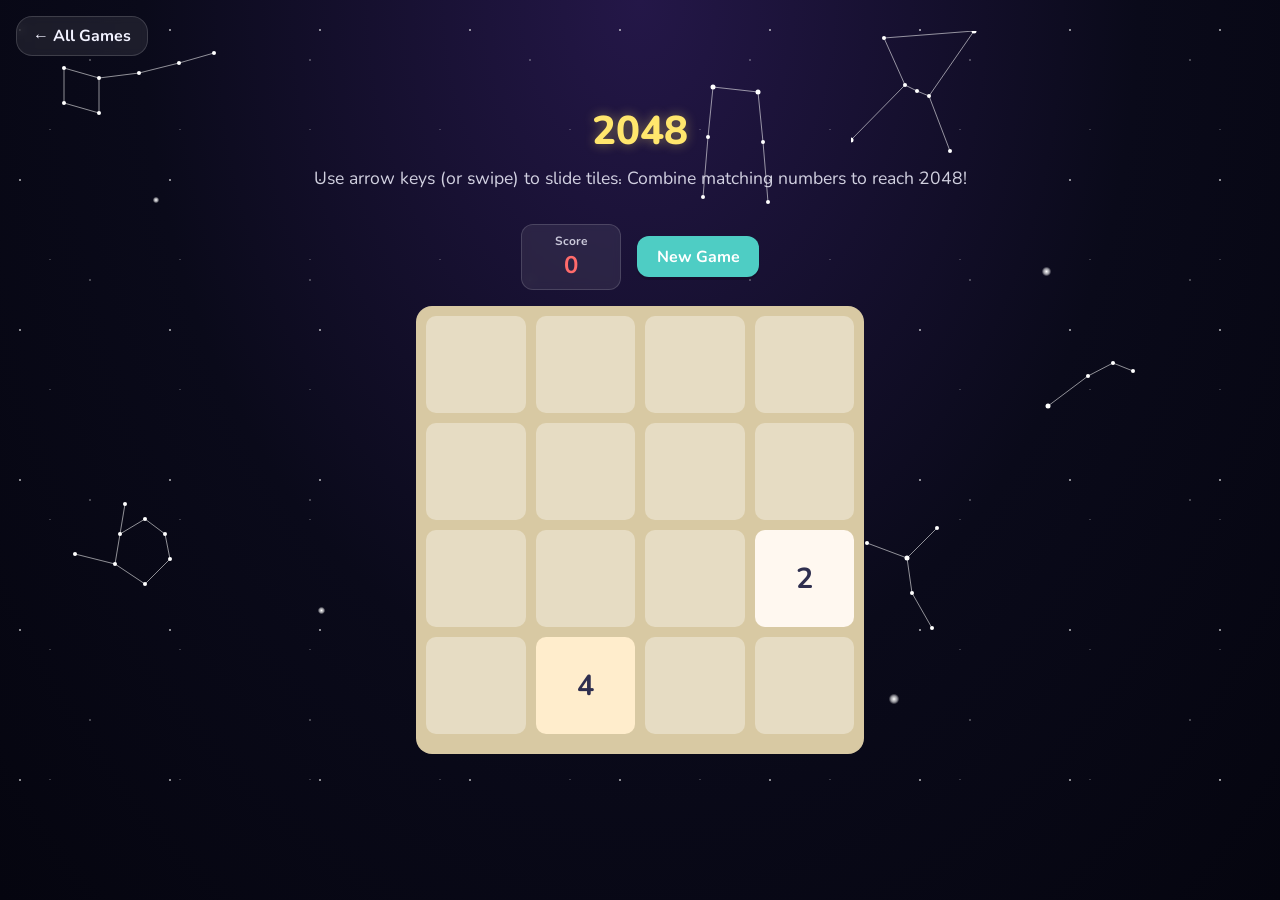
==== games/2048/index.html @ 91e0290b "Add games hub with 2048 and space-themed background Games hub landing page plus a working 2048 imple" ====
<!DOCTYPE html>
<html lang="en">
<head>
  <meta charset="UTF-8" />
  <meta name="viewport" content="width=device-width, initial-scale=1.0" />
  <title>2048 - M&amp;S Games</title>
  <link rel="stylesheet" href="../../shared/styles.css" />
  <link rel="stylesheet" href="style.css" />
</head>
<body>
  <a class="back-link" href="../../index.html">&larr; All Games</a>

  <header class="site-header">
    <h1>2048</h1>
    <p>Use arrow keys (or swipe) to slide tiles. Combine matching numbers to reach 2048!</p>
  </header>

  <div class="game-wrap">
    <div class="top-bar">
      <div class="score-box">
        <span class="label">Score</span>
        <span id="score">0</span>
      </div>
      <button id="new-game">New Game</button>
    </div>

    <div id="board" class="board"></div>

    <div id="message" class="message hidden">
      <p id="message-text"></p>
      <button id="try-again">Try Again</button>
    </div>
  </div>

  <script src="script.js"></script>
</body>
</html>
---- shared/styles.css ----
@import url("https://fonts.googleapis.com/css2?family=Nunito:wght@500;700;800&display=swap");

:root {
  --bg: #0a0a1a;
  --panel-bg: rgba(255, 255, 255, 0.08);
  --accent: #ff6b6b;
  --accent-2: #4ecdc4;
  --accent-3: #ffe66d;
  --text: #f2f2ff;
  --radius: 16px;
}

* {
  box-sizing: border-box;
}

body {
  margin: 0;
  min-height: 100vh;
  font-family: "Nunito", "Trebuchet MS", Verdana, sans-serif;
  color: var(--text);
  background-color: var(--bg);
  background-image:
    url("data:image/svg+xml,%3Csvg xmlns='http://www.w3.org/2000/svg' width='180' height='100'%3E%3Cline x1='20' y1='20' x2='20' y2='55' stroke='white' stroke-opacity='0.55' stroke-width='1'/%3E%3Cline x1='20' y1='55' x2='55' y2='65' stroke='white' stroke-opacity='0.55' stroke-width='1'/%3E%3Cline x1='55' y1='65' x2='55' y2='30' stroke='white' stroke-opacity='0.55' stroke-width='1'/%3E%3Cline x1='55' y1='30' x2='20' y2='20' stroke='white' stroke-opacity='0.55' stroke-width='1'/%3E%3Cline x1='55' y1='30' x2='95' y2='25' stroke='white' stroke-opacity='0.55' stroke-width='1'/%3E%3Cline x1='95' y1='25' x2='135' y2='15' stroke='white' stroke-opacity='0.55' stroke-width='1'/%3E%3Cline x1='135' y1='15' x2='170' y2='5' stroke='white' stroke-opacity='0.55' stroke-width='1'/%3E%3Ccircle cx='20' cy='20' r='2' fill='white'/%3E%3Ccircle cx='20' cy='55' r='2' fill='white'/%3E%3Ccircle cx='55' cy='65' r='2' fill='white'/%3E%3Ccircle cx='55' cy='30' r='2' fill='white'/%3E%3Ccircle cx='95' cy='25' r='2' fill='white'/%3E%3Ccircle cx='135' cy='15' r='2' fill='white'/%3E%3Ccircle cx='170' cy='5' r='2' fill='white'/%3E%3C/svg%3E"),
    url("data:image/svg+xml,%3Csvg xmlns='http://www.w3.org/2000/svg' width='130' height='125'%3E%3Cline x1='33' y1='7' x2='123' y2='0' stroke='white' stroke-opacity='0.55' stroke-width='1'/%3E%3Cline x1='33' y1='7' x2='54' y2='54' stroke='white' stroke-opacity='0.55' stroke-width='1'/%3E%3Cline x1='123' y1='0' x2='78' y2='65' stroke='white' stroke-opacity='0.55' stroke-width='1'/%3E%3Cline x1='54' y1='54' x2='66' y2='60' stroke='white' stroke-opacity='0.55' stroke-width='1'/%3E%3Cline x1='66' y1='60' x2='78' y2='65' stroke='white' stroke-opacity='0.55' stroke-width='1'/%3E%3Cline x1='54' y1='54' x2='0' y2='109' stroke='white' stroke-opacity='0.55' stroke-width='1'/%3E%3Cline x1='78' y1='65' x2='99' y2='120' stroke='white' stroke-opacity='0.55' stroke-width='1'/%3E%3Ccircle cx='123' cy='0' r='2.5' fill='white'/%3E%3Ccircle cx='33' cy='7' r='2' fill='white'/%3E%3Ccircle cx='54' cy='54' r='2' fill='white'/%3E%3Ccircle cx='66' cy='60' r='2' fill='white'/%3E%3Ccircle cx='78' cy='65' r='2' fill='white'/%3E%3Ccircle cx='0' cy='109' r='2.5' fill='white'/%3E%3Ccircle cx='99' cy='120' r='2' fill='white'/%3E%3C/svg%3E"),
    url("data:image/svg+xml,%3Csvg xmlns='http://www.w3.org/2000/svg' width='110' height='95'%3E%3Cline x1='55' y1='5' x2='50' y2='35' stroke='white' stroke-opacity='0.55' stroke-width='1'/%3E%3Cline x1='50' y1='35' x2='45' y2='65' stroke='white' stroke-opacity='0.55' stroke-width='1'/%3E%3Cline x1='45' y1='65' x2='5' y2='55' stroke='white' stroke-opacity='0.55' stroke-width='1'/%3E%3Cline x1='50' y1='35' x2='75' y2='20' stroke='white' stroke-opacity='0.55' stroke-width='1'/%3E%3Cline x1='75' y1='20' x2='95' y2='35' stroke='white' stroke-opacity='0.55' stroke-width='1'/%3E%3Cline x1='95' y1='35' x2='100' y2='60' stroke='white' stroke-opacity='0.55' stroke-width='1'/%3E%3Cline x1='100' y1='60' x2='75' y2='85' stroke='white' stroke-opacity='0.55' stroke-width='1'/%3E%3Cline x1='75' y1='85' x2='45' y2='65' stroke='white' stroke-opacity='0.55' stroke-width='1'/%3E%3Ccircle cx='55' cy='5' r='2' fill='white'/%3E%3Ccircle cx='50' cy='35' r='2' fill='white'/%3E%3Ccircle cx='45' cy='65' r='2' fill='white'/%3E%3Ccircle cx='5' cy='55' r='2' fill='white'/%3E%3Ccircle cx='75' cy='20' r='2' fill='white'/%3E%3Ccircle cx='95' cy='35' r='2' fill='white'/%3E%3Ccircle cx='100' cy='60' r='2' fill='white'/%3E%3Ccircle cx='75' cy='85' r='2' fill='white'/%3E%3C/svg%3E"),
    url("data:image/svg+xml,%3Csvg xmlns='http://www.w3.org/2000/svg' width='90' height='115'%3E%3Cline x1='50' y1='40' x2='80' y2='10' stroke='white' stroke-opacity='0.55' stroke-width='1'/%3E%3Cline x1='50' y1='40' x2='10' y2='25' stroke='white' stroke-opacity='0.55' stroke-width='1'/%3E%3Cline x1='50' y1='40' x2='55' y2='75' stroke='white' stroke-opacity='0.55' stroke-width='1'/%3E%3Cline x1='55' y1='75' x2='75' y2='110' stroke='white' stroke-opacity='0.55' stroke-width='1'/%3E%3Ccircle cx='50' cy='40' r='2.5' fill='white'/%3E%3Ccircle cx='80' cy='10' r='2' fill='white'/%3E%3Ccircle cx='10' cy='25' r='2' fill='white'/%3E%3Ccircle cx='55' cy='75' r='2' fill='white'/%3E%3Ccircle cx='75' cy='110' r='2' fill='white'/%3E%3C/svg%3E"),
    url("data:image/svg+xml,%3Csvg xmlns='http://www.w3.org/2000/svg' width='100' height='90'%3E%3Cline x1='20' y1='20' x2='80' y2='15' stroke='white' stroke-opacity='0.55' stroke-width='1'/%3E%3Cline x1='20' y1='20' x2='5' y2='85' stroke='white' stroke-opacity='0.55' stroke-width='1'/%3E%3Cline x1='80' y1='15' x2='95' y2='80' stroke='white' stroke-opacity='0.55' stroke-width='1'/%3E%3Ccircle cx='20' cy='20' r='2' fill='white'/%3E%3Ccircle cx='80' cy='15' r='2' fill='white'/%3E%3Ccircle cx='5' cy='85' r='2' fill='white'/%3E%3Ccircle cx='95' cy='80' r='2' fill='white'/%3E%3C/svg%3E"),
    url("data:image/svg+xml,%3Csvg xmlns='http://www.w3.org/2000/svg' width='85' height='130'%3E%3Cline x1='20' y1='10' x2='65' y2='15' stroke='white' stroke-opacity='0.55' stroke-width='1'/%3E%3Cline x1='20' y1='10' x2='15' y2='60' stroke='white' stroke-opacity='0.55' stroke-width='1'/%3E%3Cline x1='15' y1='60' x2='10' y2='120' stroke='white' stroke-opacity='0.55' stroke-width='1'/%3E%3Cline x1='65' y1='15' x2='70' y2='65' stroke='white' stroke-opacity='0.55' stroke-width='1'/%3E%3Cline x1='70' y1='65' x2='75' y2='125' stroke='white' stroke-opacity='0.55' stroke-width='1'/%3E%3Ccircle cx='20' cy='10' r='2.5' fill='white'/%3E%3Ccircle cx='65' cy='15' r='2.5' fill='white'/%3E%3Ccircle cx='15' cy='60' r='2' fill='white'/%3E%3Ccircle cx='70' cy='65' r='2' fill='white'/%3E%3Ccircle cx='10' cy='120' r='2' fill='white'/%3E%3Ccircle cx='75' cy='125' r='2' fill='white'/%3E%3C/svg%3E"),
    url("data:image/svg+xml,%3Csvg xmlns='http://www.w3.org/2000/svg' width='200' height='90'%3E%3Cline x1='50' y1='5' x2='30' y2='15' stroke='white' stroke-opacity='0.55' stroke-width='1'/%3E%3Cline x1='30' y1='15' x2='15' y2='35' stroke='white' stroke-opacity='0.55' stroke-width='1'/%3E%3Cline x1='15' y1='35' x2='20' y2='55' stroke='white' stroke-opacity='0.55' stroke-width='1'/%3E%3Cline x1='20' y1='55' x2='35' y2='65' stroke='white' stroke-opacity='0.55' stroke-width='1'/%3E%3Cline x1='35' y1='65' x2='45' y2='80' stroke='white' stroke-opacity='0.55' stroke-width='1'/%3E%3Cline x1='45' y1='80' x2='140' y2='50' stroke='white' stroke-opacity='0.55' stroke-width='1'/%3E%3Cline x1='140' y1='50' x2='155' y2='65' stroke='white' stroke-opacity='0.55' stroke-width='1'/%3E%3Cline x1='155' y1='65' x2='190' y2='45' stroke='white' stroke-opacity='0.55' stroke-width='1'/%3E%3Cline x1='190' y1='45' x2='140' y2='50' stroke='white' stroke-opacity='0.55' stroke-width='1'/%3E%3Ccircle cx='50' cy='5' r='2' fill='white'/%3E%3Ccircle cx='30' cy='15' r='2' fill='white'/%3E%3Ccircle cx='15' cy='35' r='2' fill='white'/%3E%3Ccircle cx='20' cy='55' r='2' fill='white'/%3E%3Ccircle cx='35' cy='65' r='2' fill='white'/%3E%3Ccircle cx='45' cy='80' r='2.5' fill='white'/%3E%3Ccircle cx='140' cy='50' r='2' fill='white'/%3E%3Ccircle cx='155' cy='65' r='2' fill='white'/%3E%3Ccircle cx='190' cy='45' r='2.5' fill='white'/%3E%3C/svg%3E"),
    url("data:image/svg+xml,%3Csvg xmlns='http://www.w3.org/2000/svg' width='100' height='65'%3E%3Cline x1='10' y1='55' x2='50' y2='25' stroke='white' stroke-opacity='0.55' stroke-width='1'/%3E%3Cline x1='50' y1='25' x2='75' y2='12' stroke='white' stroke-opacity='0.55' stroke-width='1'/%3E%3Cline x1='75' y1='12' x2='95' y2='20' stroke='white' stroke-opacity='0.55' stroke-width='1'/%3E%3Ccircle cx='10' cy='55' r='2.5' fill='white'/%3E%3Ccircle cx='50' cy='25' r='2' fill='white'/%3E%3Ccircle cx='75' cy='12' r='2' fill='white'/%3E%3Ccircle cx='95' cy='20' r='2' fill='white'/%3E%3C/svg%3E"),
    radial-gradient(circle, white 0%, rgba(255,255,255,0.55) 45%, transparent 75%),
    radial-gradient(circle, white 0%, rgba(255,255,255,0.55) 45%, transparent 75%),
    radial-gradient(circle, white 0%, rgba(255,255,255,0.55) 45%, transparent 75%),
    radial-gradient(circle, white 0%, rgba(255,255,255,0.55) 45%, transparent 75%),
    radial-gradient(1.5px 1.5px at 20px 30px, white, transparent 100%),
    radial-gradient(1px 1px at 90px 60px, rgba(255,255,255,0.85), transparent 100%),
    radial-gradient(1px 1px at 50px 130px, rgba(255,255,255,0.7), transparent 100%),
    radial-gradient(ellipse at top, #241748 0%, #0a0a1a 55%, #05050f 100%);
  background-repeat:
    no-repeat,
    no-repeat,
    no-repeat,
    no-repeat,
    no-repeat,
    no-repeat,
    no-repeat,
    no-repeat,
    no-repeat,
    no-repeat,
    no-repeat,
    no-repeat,
    repeat,
    repeat,
    repeat,
    no-repeat;
  background-position:
    4% 6%,
    74% 4%,
    6% 62%,
    72% 66%,
    38% 38%,
    58% 10%,
    42% 60%,
    88% 42%,
    12% 22%,
    82% 30%,
    70% 78%,
    25% 68%,
    0 0,
    0 0,
    0 0,
    center;
  background-size:
    180px 100px,
    130px 125px,
    110px 95px,
    90px 115px,
    100px 90px,
    85px 130px,
    200px 90px,
    100px 65px,
    6px 6px,
    9px 9px,
    10px 10px,
    7px 7px,
    150px 150px,
    220px 220px,
    130px 130px,
    cover;
  background-attachment: fixed;
}

header.site-header {
  text-align: center;
  padding: 2rem 1rem 1rem;
}

header.site-header h1 {
  font-size: 2.5rem;
  font-weight: 800;
  margin: 0;
  color: var(--accent-3);
  text-shadow: 0 0 12px rgba(255, 230, 109, 0.4);
}

header.site-header p {
  font-size: 1.1rem;
  margin-top: 0.5rem;
  opacity: 0.85;
}

.back-link {
  display: inline-block;
  margin: 1rem;
  padding: 0.5rem 1rem;
  background: var(--panel-bg);
  backdrop-filter: blur(4px);
  border: 1px solid rgba(255, 255, 255, 0.15);
  border-radius: var(--radius);
  text-decoration: none;
  color: var(--text);
  font-weight: bold;
}

.back-link:hover {
  transform: translateY(-2px);
}

.game-grid {
  display: grid;
  grid-template-columns: repeat(auto-fit, minmax(220px, 1fr));
  gap: 1.5rem;
  max-width: 900px;
  margin: 0 auto;
  padding: 1rem 2rem 3rem;
}

.game-card {
  border-radius: var(--radius);
  padding: 1.5rem;
  text-align: center;
  text-decoration: none;
  color: var(--text);
  border: 1px solid rgba(255, 255, 255, 0.15);
  box-shadow: 0 4px 14px rgba(0, 0, 0, 0.35);
  transition: transform 0.15s ease, box-shadow 0.15s ease;
}

.game-card:hover {
  transform: translateY(-4px);
  box-shadow: 0 8px 20px rgba(0, 0, 0, 0.45);
}

.game-card .emoji {
  font-size: 3rem;
  display: block;
  margin-bottom: 0.5rem;
}

.game-card h2 {
  margin: 0.25rem 0;
  font-size: 1.4rem;
  font-weight: 800;
}

.game-card p {
  margin: 0;
  font-size: 0.95rem;
  opacity: 0.9;
}

.card-purple {
  background: linear-gradient(160deg, #7b5cff 0%, #4b2e9e 100%);
}

.card-blue {
  background: linear-gradient(160deg, #4ecdc4 0%, #2a7f9e 100%);
}

.card-pink {
  background: linear-gradient(160deg, #ff8fd6 0%, #d9469b 100%);
}

.card-green {
  background: linear-gradient(160deg, #8fe388 0%, #379e5c 100%);
}

.card-orange {
  background: linear-gradient(160deg, #ffb066 0%, #ff6b6b 100%);
}

.card-yellow {
  background: linear-gradient(160deg, #ffe66d 0%, #ffb066 100%);
  color: #2f2f4f;
}
---- games/2048/style.css ----
.game-wrap {
  max-width: 480px;
  margin: 0 auto;
  padding: 0 1rem 2rem;
  text-align: center;
}

.top-bar {
  display: flex;
  align-items: center;
  justify-content: center;
  gap: 1rem;
  margin-bottom: 1rem;
}

.score-box {
  background: var(--panel-bg);
  backdrop-filter: blur(4px);
  border: 1px solid rgba(255, 255, 255, 0.15);
  border-radius: 12px;
  padding: 0.5rem 1.25rem;
  min-width: 100px;
}

.score-box .label {
  display: block;
  font-size: 0.75rem;
  opacity: 0.8;
  font-weight: bold;
}

.score-box #score {
  font-size: 1.5rem;
  font-weight: bold;
  color: var(--accent);
}

#new-game {
  font-family: inherit;
  font-size: 1rem;
  font-weight: bold;
  padding: 0.6rem 1.2rem;
  border: none;
  border-radius: 12px;
  background: var(--accent-2);
  color: white;
  cursor: pointer;
  box-shadow: 0 3px 0 rgba(0, 0, 0, 0.15);
}

#new-game:hover {
  filter: brightness(1.05);
}

.board {
  position: relative;
  display: grid;
  grid-template-columns: repeat(4, 1fr);
  grid-template-rows: repeat(4, 1fr);
  gap: 10px;
  background: #d8c9a3;
  border-radius: 16px;
  padding: 10px;
  width: 100%;
  aspect-ratio: 1 / 1;
  touch-action: none;
  user-select: none;
}

.cell {
  background: rgba(255, 255, 255, 0.35);
  border-radius: 10px;
}

.tile {
  display: flex;
  align-items: center;
  justify-content: center;
  border-radius: 10px;
  font-weight: bold;
  font-size: 1.8rem;
  color: #2f2f4f;
  animation: pop 0.15s ease;
}

@keyframes pop {
  from { transform: scale(0.5); opacity: 0.5; }
  to { transform: scale(1); opacity: 1; }
}

.tile-2 { background: #fff8f0; }
.tile-4 { background: #ffedcc; }
.tile-8 { background: #ffcf8a; color: white; }
.tile-16 { background: #ffb066; color: white; }
.tile-32 { background: #ff8f66; color: white; }
.tile-64 { background: #ff6b6b; color: white; }
.tile-128 { background: #ffe066; font-size: 1.5rem; }
.tile-256 { background: #ffd93d; font-size: 1.5rem; }
.tile-512 { background: #6bcB77; color: white; font-size: 1.5rem; }
.tile-1024 { background: #4ecdc4; color: white; font-size: 1.3rem; }
.tile-2048 { background: #a06bff; color: white; font-size: 1.3rem; }

.message {
  margin-top: 1.5rem;
  background: var(--panel-bg);
  backdrop-filter: blur(4px);
  border: 1px solid rgba(255, 255, 255, 0.15);
  border-radius: 16px;
  padding: 1.5rem;
}

.message.hidden {
  display: none;
}

.message p {
  font-size: 1.3rem;
  font-weight: bold;
  margin: 0 0 1rem;
}

#try-again {
  font-family: inherit;
  font-size: 1rem;
  font-weight: bold;
  padding: 0.6rem 1.2rem;
  border: none;
  border-radius: 12px;
  background: var(--accent);
  color: white;
  cursor: pointer;
}
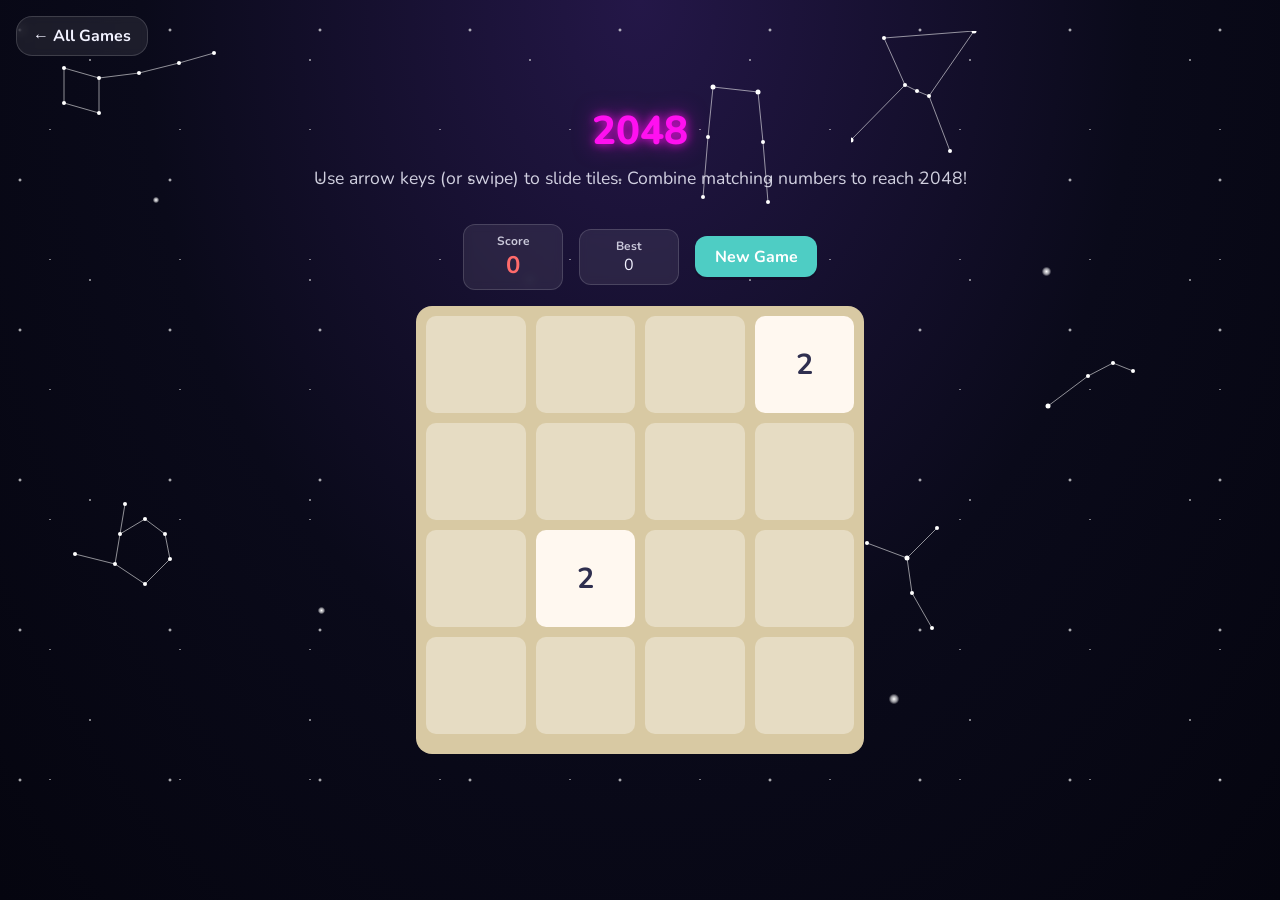
==== commit 691ac4a7: "Add neon pink header, twinkling stars, and best-score tracking Header now uses a bright neon pink gl" ====
--- a/games/2048/index.html
+++ b/games/2048/index.html
@@ -21,6 +21,10 @@
         <span class="label">Score</span>
         <span id="score">0</span>
       </div>
+      <div class="score-box">
+        <span class="label">Best</span>
+        <span id="best-score">0</span>
+      </div>
       <button id="new-game">New Game</button>
     </div>
 
--- a/shared/styles.css
+++ b/shared/styles.css
@@ -33,27 +33,8 @@
     radial-gradient(circle, white 0%, rgba(255,255,255,0.55) 45%, transparent 75%),
     radial-gradient(circle, white 0%, rgba(255,255,255,0.55) 45%, transparent 75%),
     radial-gradient(circle, white 0%, rgba(255,255,255,0.55) 45%, transparent 75%),
-    radial-gradient(1.5px 1.5px at 20px 30px, white, transparent 100%),
-    radial-gradient(1px 1px at 90px 60px, rgba(255,255,255,0.85), transparent 100%),
-    radial-gradient(1px 1px at 50px 130px, rgba(255,255,255,0.7), transparent 100%),
     radial-gradient(ellipse at top, #241748 0%, #0a0a1a 55%, #05050f 100%);
-  background-repeat:
-    no-repeat,
-    no-repeat,
-    no-repeat,
-    no-repeat,
-    no-repeat,
-    no-repeat,
-    no-repeat,
-    no-repeat,
-    no-repeat,
-    no-repeat,
-    no-repeat,
-    no-repeat,
-    repeat,
-    repeat,
-    repeat,
-    no-repeat;
+  background-repeat: no-repeat;
   background-position:
     4% 6%,
     74% 4%,
@@ -67,9 +48,6 @@
     82% 30%,
     70% 78%,
     25% 68%,
-    0 0,
-    0 0,
-    0 0,
     center;
   background-size:
     180px 100px,
@@ -84,14 +62,49 @@
     9px 9px,
     10px 10px,
     7px 7px,
-    150px 150px,
-    220px 220px,
-    130px 130px,
     cover;
   background-attachment: fixed;
 }
 
+body::before,
+body::after {
+  content: "";
+  position: fixed;
+  inset: 0;
+  pointer-events: none;
+  z-index: 0;
+}
+
+body::before {
+  background-image:
+    radial-gradient(2px 2px at 20px 30px, white, transparent 100%),
+    radial-gradient(1.5px 1.5px at 90px 60px, rgba(255, 255, 255, 0.9), transparent 100%);
+  background-repeat: repeat;
+  background-size: 150px 150px, 220px 220px;
+  animation: twinkle-a 2.5s ease-in-out infinite;
+}
+
+body::after {
+  background-image: radial-gradient(1.5px 1.5px at 50px 130px, rgba(255, 255, 255, 0.9), transparent 100%);
+  background-repeat: repeat;
+  background-size: 130px 130px;
+  animation: twinkle-b 3.5s ease-in-out infinite;
+  animation-delay: 1s;
+}
+
+@keyframes twinkle-a {
+  0%, 100% { opacity: 0.15; }
+  50% { opacity: 1; }
+}
+
+@keyframes twinkle-b {
+  0%, 100% { opacity: 0.1; }
+  50% { opacity: 1; }
+}
+
 header.site-header {
+  position: relative;
+  z-index: 1;
   text-align: center;
   padding: 2rem 1rem 1rem;
 }
@@ -100,8 +113,8 @@
   font-size: 2.5rem;
   font-weight: 800;
   margin: 0;
-  color: var(--accent-3);
-  text-shadow: 0 0 12px rgba(255, 230, 109, 0.4);
+  color: #ff10f0;
+  text-shadow: 0 0 10px rgba(255, 16, 240, 0.8), 0 0 22px rgba(255, 16, 240, 0.5);
 }
 
 header.site-header p {
@@ -111,6 +124,8 @@
 }
 
 .back-link {
+  position: relative;
+  z-index: 1;
   display: inline-block;
   margin: 1rem;
   padding: 0.5rem 1rem;
@@ -128,6 +143,8 @@
 }
 
 .game-grid {
+  position: relative;
+  z-index: 1;
   display: grid;
   grid-template-columns: repeat(auto-fit, minmax(220px, 1fr));
   gap: 1.5rem;
--- a/games/2048/style.css
+++ b/games/2048/style.css
@@ -1,4 +1,6 @@
 .game-wrap {
+  position: relative;
+  z-index: 1;
   max-width: 480px;
   margin: 0 auto;
   padding: 0 1rem 2rem;
